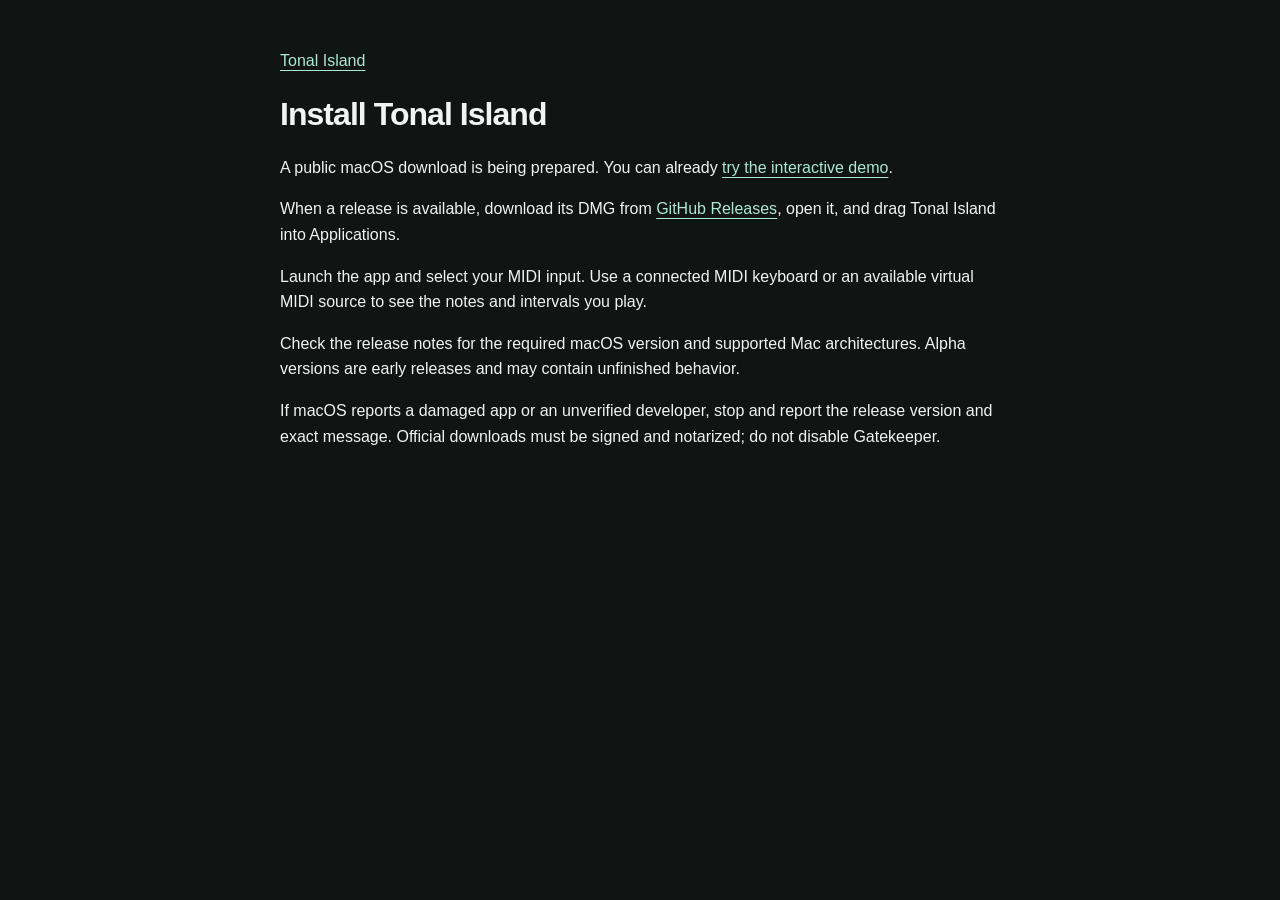
==== site/installation.html @ 8c6af400 "feat(site): migrate public distribution to tonal-island-app" ====
<!doctype html>
<html lang="en">
<head>
  <meta charset="utf-8">
  <meta name="viewport" content="width=device-width, initial-scale=1">
  <title>Installation — Tonal Island</title>
  <meta name="description" content="Install Tonal Island on macOS and connect a MIDI input.">
  <link rel="canonical" href="https://fmhun.github.io/tonal-island-app/installation.html">
  <link rel="icon" type="image/png" href="./favicon.png">
  <link rel="stylesheet" href="./assets/site.css">
</head>
<body>
  <main class="credits">
    <a href="./">Tonal Island</a>
    <h1>Install Tonal Island</h1>
    <p>A public macOS download is being prepared. You can already <a href="./#ti-demo">try the interactive demo</a>.</p>
    <p>When a release is available, download its DMG from <a href="https://github.com/fmhun/tonal-island-app/releases">GitHub Releases</a>, open it, and drag Tonal Island into Applications.</p>
    <p>Launch the app and select your MIDI input. Use a connected MIDI keyboard or an available virtual MIDI source to see the notes and intervals you play.</p>
    <p>Check the release notes for the required macOS version and supported Mac architectures. Alpha versions are early releases and may contain unfinished behavior.</p>
    <p>If macOS reports a damaged app or an unverified developer, stop and report the release version and exact message. Official downloads must be signed and notarized; do not disable Gatekeeper.</p>
  </main>
</body>
</html>
---- site/assets/site.css ----
html { background: #101413; color-scheme: dark; }
    body { margin: 0; min-height: 100vh; }
    .site-footer { display: flex; justify-content: center; padding: 0 24px 32px;
      color: #a9b4af; font: 14px/24px -apple-system, BlinkMacSystemFont, "Segoe UI", sans-serif; }
    .site-footer a { color: inherit; text-underline-offset: 4px; }
    .credits { max-width: 720px; padding: 48px 24px; margin: auto; color: #f1f4f2;
      font: 16px/1.6 -apple-system, BlinkMacSystemFont, "Segoe UI", sans-serif; }
    .credits h1 { font-size: 32px; line-height: 1.2; letter-spacing: -.03em; }
    .credits a { color: #ade8d5; text-underline-offset: 4px; }
    .credits li { margin-block: 16px; }
    a:focus-visible { outline: 2px solid #ade8d5; outline-offset: 4px; }
#tonal-site-v2 {
      --ti-bg: #101413;
      --ti-text: #f1f4f2;
      --ti-secondary: #a9b4af;
      --ti-line: #303b36;
      --ti-mint: #ade8d5;
      --ti-ink: #10251d;
      --ti-space: 4px;
      color-scheme: dark;
      color: var(--ti-text);
      background: var(--ti-bg);
      font-family: -apple-system, BlinkMacSystemFont, "Segoe UI", sans-serif;
      font-size: 18px;
      line-height: 28px;
      font-weight: 400;
      text-align: left;
      isolation: isolate;
      -webkit-font-smoothing: antialiased;
    }
    #tonal-site-v2 *, #tonal-site-v2 *::before, #tonal-site-v2 *::after { box-sizing: border-box; }
    #tonal-site-v2 [hidden] { display: none !important; }
    #tonal-site-v2 h1, #tonal-site-v2 h2, #tonal-site-v2 p { margin: 0; }
    #tonal-site-v2 button, #tonal-site-v2 a { font: inherit; -webkit-tap-highlight-color: transparent; }
    #tonal-site-v2 a { color: inherit; text-decoration: none; }
    #tonal-site-v2 button { cursor: pointer; }
    #tonal-site-v2 button:focus-visible, #tonal-site-v2 a:focus-visible { outline: 2px solid var(--ti-mint); outline-offset: 4px; }
    #tonal-site-v2 .ti-container { width: min(100%, 1104px); padding-inline: 32px; margin-inline: auto; }
    #tonal-site-v2 .ti-header { min-height: 80px; display: flex; align-items: center; justify-content: space-between; gap: 24px; }
    #tonal-site-v2 .ti-brand { display: inline-flex; align-items: center; gap: 12px; flex-shrink: 0; font-size: 18px; line-height: 24px; font-weight: 500; letter-spacing: -.025em; }
    #tonal-site-v2 .ti-brand img { width: 32px; height: 32px; display: block; }
    #tonal-site-v2 .ti-nav { display: flex; align-items: center; gap: 24px; font-size: 14px; line-height: 20px; color: var(--ti-secondary); }
    #tonal-site-v2 .ti-nav a { padding-block: 12px; }
    #tonal-site-v2 .ti-nav a:hover { color: var(--ti-text); }
    #tonal-site-v2 .ti-intro { padding-top: 64px; text-align: center; max-width: 920px; margin-inline: auto; }
    #tonal-site-v2 .ti-release { display: flex; align-items: center; justify-content: center; flex-wrap: wrap; gap: 12px; margin-bottom: 24px; }
    #tonal-site-v2 .ti-alpha-badge { display: inline-block; flex-shrink: 0; padding: 4px 12px; border-radius: 8px; background: var(--ti-mint); color: var(--ti-ink); font-size: 12px; line-height: 20px; font-weight: 500; letter-spacing: .12em; box-shadow: 0 0 0 4px #ade8d50a, 0 0 32px #ade8d51f; }
    #tonal-site-v2 .ti-release-copy { color: var(--ti-secondary); font-size: 14px; line-height: 20px; }
    #tonal-site-v2 h1 { font-size: 56px; line-height: 60px; letter-spacing: -.03em; font-weight: 500; text-wrap: balance; }
    #tonal-site-v2 .ti-title-accent { color: var(--ti-mint); }
    #tonal-site-v2 .ti-lead { max-width: 560px; margin: 24px auto 0; color: var(--ti-secondary); font-size: 18px; line-height: 28px; text-wrap: pretty; }
    #tonal-site-v2 .ti-actions { display: flex; align-items: center; justify-content: center; gap: 16px; margin-top: 32px; }
    #tonal-site-v2 .ti-download { display: inline-flex; align-items: center; justify-content: center; min-height: 48px; padding: 12px 20px; border: 0; border-radius: 8px; background: var(--ti-mint); color: var(--ti-ink); font-size: 16px; line-height: 24px; font-weight: 500; }
    #tonal-site-v2 .ti-download:hover { background: #c1f0e1; }
    #tonal-site-v2 .ti-requirements { margin-top: 12px; font-size: 12px; line-height: 20px; color: var(--ti-secondary); }
    #tonal-site-v2 .ti-download-note { margin-top: 8px; font-size: 13px; line-height: 20px; color: var(--ti-secondary); }
    #tonal-site-v2 .ti-demo { padding-top: 64px; }
    #tonal-site-v2 .ti-demo-toolbar { display: flex; justify-content: space-between; align-items: center; flex-wrap: wrap; gap: 16px; margin-bottom: 16px; }
    #tonal-site-v2 .ti-modes { display: flex; gap: 4px; padding: 4px; border: 1px solid var(--ti-line); border-radius: 12px; }
    #tonal-site-v2 .ti-mode { border: 0; border-radius: 8px; background: transparent; color: var(--ti-secondary); padding: 8px 16px; font-size: 14px; line-height: 20px; font-weight: 500; min-height: 44px; }
    #tonal-site-v2 .ti-mode[aria-selected="true"] { background: #29342e; color: var(--ti-text); }
    #tonal-site-v2 .ti-macbook { position: relative; padding: 3px 3px 0; border-radius: 36px 36px 0 0; background: linear-gradient(112deg, #414748 0%, #979e9e 17%, #4c5354 38%, #252b2c 64%, #727a7a 87%, #343b3b 100%); box-shadow: inset 0 1px 0 #d0d7d766, inset 1px 0 0 #d0d7d733, inset -1px 0 0 #0008; -webkit-mask-image: linear-gradient(to bottom, #000 calc(100% - 40px), transparent); mask-image: linear-gradient(to bottom, #000 calc(100% - 40px), transparent); }
    #tonal-site-v2 .ti-macbook::before { content: ""; position: absolute; z-index: 7; inset: 1px 1px 0; border: 1px solid #090b0c; border-bottom: 0; border-radius: 35px 35px 0 0; pointer-events: none; }
    #tonal-site-v2 .ti-display-bezel { position: relative; padding: 11px 10px 0; border-radius: 33px 33px 0 0; background: #050707; box-shadow: inset 0 1px 0 #cbd1d126, inset 2px 0 0 #ffffff06, inset -2px 0 0 #ffffff06; }
    #tonal-site-v2 .ti-stage { --ti-native-width: 680px; --ti-menu-height: 32px; --ti-menu-font: 12px; --ti-menu-line: 16px; --ti-menu-gap: 16px; --ti-menu-padding: 16px; --ti-apple-font: 17px; position: relative; height: 288px; overflow: hidden; border: 0; border-radius: 23px 23px 0 0; background: #21352d; }
    #tonal-site-v2 .ti-wallpaper { position: absolute; inset: 0; background: radial-gradient(ellipse at 20% 110%, #537363 0, transparent 64%), radial-gradient(ellipse at 82% 80%, #2c5142 0, transparent 63%), linear-gradient(165deg, #1c302a 0%, #416151 58%, #233a31 100%); }
    #tonal-site-v2 .ti-wallpaper::after { content: ""; position: absolute; inset: var(--ti-menu-height) 0 0; background: linear-gradient(180deg, transparent 0%, #14251d44 100%); }
    #tonal-site-v2 .ti-menubar { position: absolute; z-index: 1; height: var(--ti-menu-height); inset: 0 0 auto; display: flex; align-items: center; justify-content: space-between; padding-inline: var(--ti-menu-padding); background: #263d33dd; color: #f1f4f2; font-family: -apple-system, BlinkMacSystemFont, sans-serif; font-size: var(--ti-menu-font); line-height: var(--ti-menu-line); }
    #tonal-site-v2 .ti-menu-left { display: flex; align-items: center; gap: var(--ti-menu-gap); font-weight: 500; }
    #tonal-site-v2 .ti-apple { font-size: var(--ti-apple-font); line-height: var(--ti-menu-line); }
    #tonal-site-v2 .ti-menu-right { display: flex; align-items: center; gap: var(--ti-menu-gap); }
    #tonal-site-v2 .ti-menu-interval { display: block; border: 0; background: transparent; color: inherit; padding: 0 4px; min-height: var(--ti-menu-height); }
    #tonal-site-v2 .ti-menu-interval img { display: block; width: auto; height: var(--ti-menu-height); }
    #tonal-site-v2 .ti-notch { position: absolute; z-index: 3; width: calc(var(--ti-native-width) * 185 / 680); height: calc(var(--ti-native-width) * 32 / 680); top: 0; left: 50%; transform: translateX(-50%); border-radius: 0 0 calc(var(--ti-native-width) * 12 / 680) calc(var(--ti-native-width) * 12 / 680); background: #000; pointer-events: none; }
    #tonal-site-v2 .ti-camera { position: absolute; z-index: 6; left: 50%; top: calc(var(--ti-menu-height) * .32); transform: translateX(-50%); width: max(3px, calc(var(--ti-native-width) * 5 / 680)); height: max(3px, calc(var(--ti-native-width) * 5 / 680)); border-radius: 50%; background: radial-gradient(circle at 40% 35%, #204354 0%, #0b1d2b 28%, #03070b 60%, #000 100%); box-shadow: 0 0 0 1px #141a1e; pointer-events: none; }
    #tonal-site-v2 .ti-native { position: absolute; z-index: 4; top: 0; left: 50%; transform: translateX(-50%); pointer-events: none; filter: drop-shadow(0 12px 18px #0003); }
    #tonal-site-v2 .ti-native-content { position: absolute; inset: 0; overflow: hidden; }
    #tonal-site-v2 .ti-native-backdrop { position: absolute; inset: 0; background: #000; }
    #tonal-site-v2 .ti-expanded-image, #tonal-site-v2 .ti-compact-image { position: absolute; top: 0; left: 50%; transform: translateX(-50%); width: var(--ti-native-width); max-width: none; height: auto; display: block; }
    #tonal-site-v2 .ti-stage[data-mode="menu"] .ti-native { top: var(--ti-menu-height); left: auto; right: 8px; transform: none; }
    #tonal-site-v2 .ti-stage[data-mode="menu"][data-visible="false"] .ti-native { visibility: hidden; }
    #tonal-site-v2 .ti-island-trigger { position: absolute; z-index: 5; border: 0; padding: 0; background: transparent; top: 0; width: min(var(--ti-native-width), 100%); height: calc(var(--ti-native-width) * 32 / 680); left: 50%; transform: translateX(-50%); border-radius: 0 0 8px 8px; }
    #tonal-site-v2 .ti-stage[data-open="true"] .ti-island-trigger { width: var(--ti-native-width); height: calc(var(--ti-native-width) * 208 / 680); }
    #tonal-site-v2 .ti-stage[data-mode="menu"] .ti-island-trigger { top: var(--ti-menu-height); left: auto; right: 8px; transform: none; }
    #tonal-site-v2 .ti-stage[data-mode="menu"][data-visible="false"] .ti-island-trigger { display: none; }
    #tonal-site-v2 .ti-demo-footer { display: flex; justify-content: space-between; align-items: flex-start; gap: 24px; padding-top: 16px; }
    #tonal-site-v2 .ti-philosophy { display: grid; grid-template-columns: minmax(0, 1fr) minmax(0, 2fr); gap: 48px; margin-top: 64px; padding-top: 32px; border-top: 1px solid var(--ti-line); }
    #tonal-site-v2 .ti-philosophy h2 { max-width: 280px; font-size: 32px; line-height: 36px; font-weight: 500; letter-spacing: -.025em; text-wrap: balance; }
    #tonal-site-v2 .ti-philosophy-copy { max-width: 640px; min-width: 0; }
    #tonal-site-v2 .ti-philosophy-copy > p { font-size: 16px; line-height: 28px; color: var(--ti-secondary); }
    #tonal-site-v2 .ti-philosophy-copy > p + p { margin-top: 16px; }
    #tonal-site-v2 .ti-roadmap { margin-top: 24px; padding-left: 16px; border-left: 2px solid var(--ti-mint); }
    #tonal-site-v2 .ti-roadmap-title { display: flex; align-items: center; flex-wrap: wrap; gap: 12px; }
    #tonal-site-v2 .ti-roadmap h3 { margin: 0; font-size: 18px; line-height: 24px; font-weight: 500; letter-spacing: -.015em; }
    #tonal-site-v2 .ti-planned { display: inline-block; padding: 4px 8px; border: 1px solid var(--ti-line); border-radius: 4px; color: var(--ti-mint); font-size: 12px; line-height: 20px; }
    #tonal-site-v2 .ti-roadmap p { margin-top: 8px; font-size: 14px; line-height: 24px; color: var(--ti-secondary); }
    #tonal-site-v2 .ti-midi-demo {
  --ti-roll-columns: 8;
  flex: 1 1 0;
  width: 100%;
  min-width: 0;
  max-width: 100%;
}

#tonal-site-v2 .ti-midi-toolbar {
  display: grid;
  grid-template-columns: auto minmax(0, 1fr) auto auto;
  align-items: center;
  gap: 12px;
  min-height: 44px;
  margin-bottom: 8px;
}

#tonal-site-v2 .ti-midi-label {
  flex: 0 0 auto;
  color: var(--ti-secondary);
  font-size: 14px;
  line-height: 20px;
  font-weight: 400;
}

#tonal-site-v2 .ti-playback-notes {
  min-width: 0;
  overflow: hidden;
  color: var(--ti-text);
  font-size: 14px;
  line-height: 20px;
  font-weight: 500;
  font-variant-numeric: tabular-nums;
  white-space: nowrap;
  text-overflow: ellipsis;
}

#tonal-site-v2 .ti-playback-toggle,
#tonal-site-v2 .ti-sound-toggle {
  flex: 0 0 auto;
  min-width: 64px;
  min-height: 44px;
  padding: 8px 12px;
  border: 1px solid var(--ti-line);
  border-radius: 8px;
  background: transparent;
  color: var(--ti-text);
  font-size: 14px;
  line-height: 24px;
  font-weight: 500;
}

#tonal-site-v2 .ti-playback-toggle:hover,
#tonal-site-v2 .ti-sound-toggle:hover {
  background: #213027;
}

#tonal-site-v2 .ti-playback-toggle:disabled,
#tonal-site-v2 .ti-sound-toggle:disabled {
  opacity: 0.45;
  cursor: default;
}

#tonal-site-v2 .ti-sound-toggle[aria-pressed="true"] {
  background: #29342e;
}

#tonal-site-v2 .ti-piano-roll {
  position: relative;
  width: 100%;
  height: 156px;
  overflow: hidden;
  border-radius: 8px;
  background: #18211c;
}

#tonal-site-v2 .ti-piano-roll::after {
  content: "";
  position: absolute;
  z-index: 6;
  inset: 0;
  border: 1px solid var(--ti-line);
  border-radius: inherit;
  pointer-events: none;
}

#tonal-site-v2 .ti-roll-keys {
  position: absolute;
  z-index: 2;
  inset: 0 auto 0 0;
  width: 40px;
  overflow: hidden;
  background: #d4ddd6;
  border-right: 1px solid #52695a;
}

#tonal-site-v2 .ti-roll-key {
  position: absolute;
  z-index: 1;
  left: 0;
  display: flex;
  align-items: center;
  justify-content: flex-start;
  width: 100%;
  padding-left: 6px;
  border-top: 1px solid #87978d;
  background: #d4ddd6;
  color: #24362a;
  font-size: 11px;
  line-height: 12px;
  font-weight: 500;
  user-select: none;
}

#tonal-site-v2 .ti-roll-key.is-black {
  z-index: 3;
  left: 40%;
  width: 60%;
  padding: 0;
  border: 1px solid #31443a;
  border-right: 0;
  border-radius: 3px 0 0 3px;
  background: #0b120e;
}

#tonal-site-v2 .ti-roll-key span {
  position: absolute;
  left: 6px;
  transform: translateY(-50%);
}

#tonal-site-v2 .ti-roll-key.is-active {
  background: var(--ti-mint);
  color: var(--ti-ink);
}

#tonal-site-v2 .ti-roll-key.is-black.is-active {
  background: #68b397;
}

#tonal-site-v2 .ti-roll-grid {
  position: absolute;
  inset: 0 0 0 40px;
  overflow: hidden;
  background: #18211c;
}

#tonal-site-v2 .ti-roll-lane {
  position: absolute;
  z-index: 0;
  left: 0;
  right: 0;
  border-bottom: 1px solid #26362c;
  background: #18211c;
}

#tonal-site-v2 .ti-roll-lane.is-black {
  background: #111914;
}

#tonal-site-v2 .ti-roll-notes {
  position: absolute;
  z-index: 1;
  inset: 0;
  background-image: linear-gradient(to right, #34483b 1px, transparent 1px);
  background-size: calc(100% / var(--ti-roll-columns)) 100%;
  pointer-events: none;
}

#tonal-site-v2 .ti-roll-note {
  position: absolute;
  min-width: 2px;
  border-radius: 2px;
  background: #466b57;
  pointer-events: none;
}

#tonal-site-v2 .ti-roll-note.is-past {
  background: #304b3c;
}

#tonal-site-v2 .ti-roll-note.is-active {
  background: var(--ti-mint);
}

#tonal-site-v2 .ti-playhead {
  position: absolute;
  z-index: 4;
  top: 0;
  bottom: 0;
  left: 0;
  width: 1px;
  background: var(--ti-mint);
  pointer-events: none;
}

    #tonal-site-v2 .ti-configuration {
  max-width: 100%;
  margin-top: 64px;
  padding-top: 32px;
  padding-bottom: 48px;
  border-top: 1px solid var(--ti-line);
}

#tonal-site-v2 .ti-config-header {
  margin-bottom: 32px;
}

#tonal-site-v2 .ti-config-header h2 {
  margin: 0;
  color: var(--ti-text);
  font-size: 32px;
  line-height: 36px;
  font-weight: 500;
  letter-spacing: -.025em;
}

#tonal-site-v2 .ti-config-header p {
  margin: 12px 0 0;
  color: var(--ti-secondary);
  font-size: 16px;
  line-height: 24px;
  font-weight: 400;
}

#tonal-site-v2 .ti-config-layout {
  display: grid;
  grid-template-columns: minmax(0, 1fr) minmax(0, 1fr);
  align-items: start;
  gap: 48px;
  max-width: 100%;
}

#tonal-site-v2 .ti-config-preview-panel {
  width: 100%;
  min-width: 0;
  max-width: 100%;
  padding: 24px;
  border: 1px solid var(--ti-line);
  border-radius: 12px;
  background: #151b18;
}

#tonal-site-v2 .ti-config-preview-label {
  margin: 0;
  color: var(--ti-secondary);
  font-size: 14px;
  line-height: 20px;
  font-weight: 500;
}

#tonal-site-v2 .ti-config-preview {
  min-width: 0;
  padding-top: 20px;
  padding-bottom: 24px;
  border-bottom: 1px solid var(--ti-line);
}

#tonal-site-v2 .ti-config-preview-notes {
  margin: 0;
  color: var(--ti-text);
  font-size: 32px;
  line-height: 40px;
  font-weight: 500;
  font-variant-numeric: tabular-nums;
  letter-spacing: -.02em;
}

#tonal-site-v2 .ti-config-preview-interval {
  margin: 4px 0 0;
  color: var(--ti-mint);
  font-size: 20px;
  line-height: 28px;
  font-weight: 400;
}

#tonal-site-v2 .ti-config-controls {
  display: grid;
  gap: 16px;
  min-width: 0;
  margin-top: 24px;
}

#tonal-site-v2 .ti-config-field {
  min-width: 0;
}

#tonal-site-v2 .ti-config-field label {
  display: block;
  margin-bottom: 8px;
  color: var(--ti-text);
  font-size: 14px;
  line-height: 20px;
  font-weight: 500;
}

#tonal-site-v2 .ti-config-select {
  position: relative;
  min-width: 0;
}

#tonal-site-v2 .ti-config-select::after {
  content: "";
  position: absolute;
  top: calc(50% - 5px);
  right: 17px;
  width: 8px;
  height: 8px;
  border-right: 1.5px solid var(--ti-secondary);
  border-bottom: 1.5px solid var(--ti-secondary);
  transform: rotate(45deg);
  pointer-events: none;
}

#tonal-site-v2 .ti-config-select select {
  display: block;
  width: 100%;
  min-width: 0;
  max-width: 100%;
  min-height: 44px;
  padding: 9px 40px 9px 12px;
  border: 1px solid var(--ti-line);
  border-radius: 8px;
  appearance: none;
  background: var(--ti-bg);
  color: var(--ti-text);
  font-family: inherit;
  font-size: 16px;
  line-height: 24px;
  font-weight: 400;
}

#tonal-site-v2 .ti-config-select select:hover {
  border-color: #50635a;
}

#tonal-site-v2 .ti-config-select select:focus-visible,
#tonal-site-v2 .ti-config-checkbox input:focus-visible {
  outline: 2px solid var(--ti-mint);
  outline-offset: 4px;
}

#tonal-site-v2 .ti-config-checkbox {
  display: flex;
  align-items: center;
  gap: 12px;
  min-height: 44px;
  color: var(--ti-text);
  font-size: 16px;
  line-height: 24px;
  font-weight: 400;
}

#tonal-site-v2 .ti-config-checkbox input {
  flex: 0 0 auto;
  width: 20px;
  height: 20px;
  margin: 0;
  accent-color: var(--ti-mint);
}

#tonal-site-v2 .ti-config-capabilities {
  min-width: 0;
  max-width: 100%;
}

#tonal-site-v2 .ti-config-row {
  padding: 20px 0;
  border-bottom: 1px solid var(--ti-line);
}

#tonal-site-v2 .ti-config-row:first-child {
  padding-top: 0;
}

#tonal-site-v2 .ti-config-row:last-child {
  padding-bottom: 0;
  border-bottom: 0;
}

#tonal-site-v2 .ti-config-row-heading {
  display: flex;
  align-items: baseline;
  justify-content: space-between;
  flex-wrap: wrap;
  gap: 4px 16px;
}

#tonal-site-v2 .ti-config-row h3 {
  margin: 0;
  color: var(--ti-text);
  font-size: 16px;
  line-height: 24px;
  font-weight: 500;
}

#tonal-site-v2 .ti-config-example {
  margin: 0;
  color: var(--ti-secondary);
  font-size: 14px;
  line-height: 20px;
  font-weight: 400;
}

#tonal-site-v2 .ti-config-row-body {
  margin: 8px 0 0;
  color: var(--ti-secondary);
  font-size: 16px;
  line-height: 24px;
  font-weight: 400;
}

@media (max-width: 740px) {
  #tonal-site-v2 .ti-configuration {
    margin-top: 48px;
    padding-top: 24px;
  }

  #tonal-site-v2 .ti-config-header h2 {
    font-size: 28px;
    line-height: 32px;
  }

  #tonal-site-v2 .ti-config-layout {
    grid-template-columns: minmax(0, 1fr);
    gap: 24px;
  }

  #tonal-site-v2 .ti-config-header {
    margin-bottom: 24px;
  }
}

    @media (max-width: 740px) {
      #tonal-site-v2 .ti-container { padding-inline: 20px; }
      #tonal-site-v2 .ti-header { min-height: 72px; }
      #tonal-site-v2 .ti-nav { gap: 16px; }
      #tonal-site-v2 .ti-intro { padding-top: 40px; }
      #tonal-site-v2 h1 { font-size: 40px; line-height: 44px; }
      #tonal-site-v2 .ti-lead { font-size: 16px; line-height: 24px; max-width: 440px; margin-top: 16px; }
      #tonal-site-v2 .ti-actions { margin-top: 24px; }
      #tonal-site-v2 .ti-demo { padding-top: 48px; }
      #tonal-site-v2 .ti-stage { height: 288px; }
      #tonal-site-v2 .ti-philosophy { grid-template-columns: 1fr; gap: 24px; margin-top: 48px; padding-top: 24px; }
      #tonal-site-v2 .ti-philosophy h2 { max-width: none; font-size: 28px; line-height: 32px; }
    }
    @media (max-width: 480px) {
      #tonal-site-v2 .ti-header { gap: 12px; }
      #tonal-site-v2 .ti-nav { font-size: 13px; gap: 12px; }
      #tonal-site-v2 .ti-brand { gap: 8px; font-size: 16px; }
      #tonal-site-v2 .ti-brand img { width: 28px; height: 28px; }
      #tonal-site-v2 h1 { font-size: 36px; line-height: 40px; }
      #tonal-site-v2 .ti-release-copy { font-size: 12px; }
      #tonal-site-v2 .ti-download { width: 100%; }
      #tonal-site-v2 .ti-macbook { padding: 2px 2px 0; border-radius: 24px 24px 0 0; }
      #tonal-site-v2 .ti-macbook::before { border-radius: 23px 23px 0 0; }
      #tonal-site-v2 .ti-display-bezel { padding: 8px 6px 0; border-radius: 22px 22px 0 0; }
      #tonal-site-v2 .ti-stage { height: 208px; border-radius: 16px 16px 0 0; }
      #tonal-site-v2 .ti-demo-toolbar { gap: 12px; }
      #tonal-site-v2 .ti-modes { width: 100%; }
      #tonal-site-v2 .ti-mode { flex: 1; min-height: 44px; padding-inline: 12px; }
      #tonal-site-v2 .ti-demo-footer { gap: 16px; flex-direction: column; }
      #tonal-site-v2 .ti-roadmap h3 { font-size: 16px; line-height: 24px; }
    }
    @media (prefers-reduced-motion: reduce) {
      #tonal-site-v2 *, #tonal-site-v2 *::before, #tonal-site-v2 *::after { scroll-behavior: auto; }
    }

#tonal-site-v2 .ti-sound-toggle { min-width: 92px; }
#tonal-site-v2 .ti-audio-notice { margin-bottom: 8px; font-size: 13px; line-height: 20px; color: var(--ti-secondary); }
@media (max-width: 480px) {
  #tonal-site-v2 .ti-midi-toolbar { grid-template-columns: minmax(0, 1fr) auto auto; gap: 0 8px; }
  #tonal-site-v2 .ti-midi-label { grid-column: 1; grid-row: 1; }
  #tonal-site-v2 .ti-playback-notes { grid-column: 1; grid-row: 2; }
  #tonal-site-v2 .ti-playback-toggle { grid-column: 2; grid-row: 1 / 3; }
  #tonal-site-v2 .ti-sound-toggle { grid-column: 3; grid-row: 1 / 3; }
}

#tonal-site-v2 .ti-expanded-values, #tonal-site-v2 .ti-compact-values { position: absolute; top: 0; left: 50%; width: var(--ti-native-width); height: calc(var(--ti-native-width) * 208 / 680); transform: translateX(-50%); pointer-events: none; }
#tonal-site-v2 .ti-expanded-values img, #tonal-site-v2 .ti-compact-values img { display: block; position: absolute; max-width: none; height: auto; }
#tonal-site-v2 .ti-track-bar { display: grid; grid-template-columns: minmax(0,1fr) auto; align-items: center; gap: 16px 24px; padding-bottom: 16px; margin-bottom: 8px; border-bottom: 1px solid var(--ti-line); }
#tonal-site-v2 .ti-track-meta { min-width: 0; }
#tonal-site-v2 .ti-track-heading { display: flex; align-items: baseline; flex-wrap: wrap; gap: 4px 12px; }
#tonal-site-v2 .ti-track-counter { color: var(--ti-secondary); font-size: 12px; line-height: 20px; font-variant-numeric: tabular-nums; }
#tonal-site-v2 .ti-track-title { color: var(--ti-text); font-size: 16px; line-height: 24px; font-weight: 500; }
#tonal-site-v2 .ti-track-credit { margin-top: 4px; color: var(--ti-secondary); font-size: 13px; line-height: 20px; }
#tonal-site-v2 .ti-track-source { text-decoration: underline; text-underline-offset: 3px; }
#tonal-site-v2 .ti-track-source:hover { color: var(--ti-text); }
#tonal-site-v2 .ti-track-navigation { display: flex; gap: 8px; }
#tonal-site-v2 .ti-track-navigation button { min-height: 44px; min-width: 80px; padding: 8px 16px; border: 1px solid var(--ti-line); border-radius: 8px; color: var(--ti-text); background: transparent; font-size: 14px; line-height: 24px; font-weight: 500; }
#tonal-site-v2 .ti-track-navigation button:hover { background: #213027; }
@media(max-width:580px) {
  #tonal-site-v2 .ti-track-bar { grid-template-columns: minmax(0,1fr); gap: 12px; }
  #tonal-site-v2 .ti-track-navigation button { flex: 1; }
}
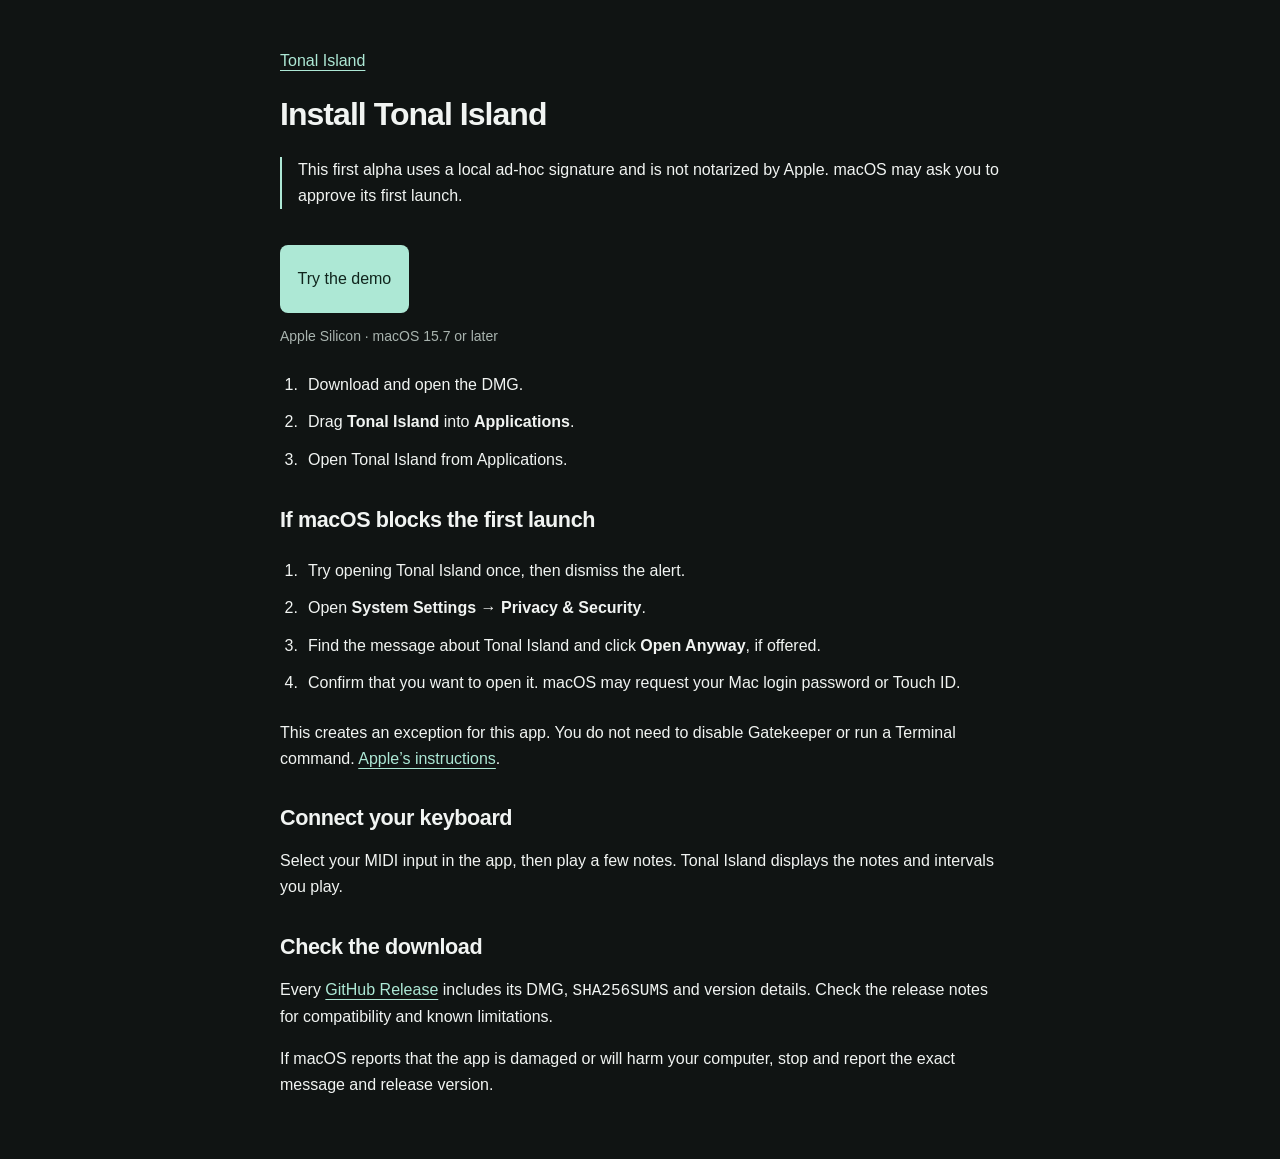
==== commit 2107e79a: "feat(site): prepare ad-hoc alpha downloads and installation guide" ====
--- a/site/installation.html
+++ b/site/installation.html
@@ -8,16 +8,36 @@
   <link rel="canonical" href="https://fmhun.github.io/tonal-island-app/installation.html">
   <link rel="icon" type="image/png" href="./favicon.png">
   <link rel="stylesheet" href="./assets/site.css">
+  <link rel="stylesheet" href="./assets/installation.css">
+  <script type="module" src="./assets/downloads.js?v=2"></script>
 </head>
 <body>
   <main class="credits">
     <a href="./">Tonal Island</a>
     <h1>Install Tonal Island</h1>
-    <p>A public macOS download is being prepared. You can already <a href="./#ti-demo">try the interactive demo</a>.</p>
-    <p>When a release is available, download its DMG from <a href="https://github.com/fmhun/tonal-island-app/releases">GitHub Releases</a>, open it, and drag Tonal Island into Applications.</p>
-    <p>Launch the app and select your MIDI input. Use a connected MIDI keyboard or an available virtual MIDI source to see the notes and intervals you play.</p>
-    <p>Check the release notes for the required macOS version and supported Mac architectures. Alpha versions are early releases and may contain unfinished behavior.</p>
-    <p>If macOS reports a damaged app or an unverified developer, stop and report the release version and exact message. Official downloads must be signed and notarized; do not disable Gatekeeper.</p>
+    <p data-ti-distribution>This first alpha uses a local ad-hoc signature and is not notarized by Apple. macOS may ask you to approve its first launch.</p>
+    <a class="install-download" data-ti-download href="./#ti-demo">Try the demo</a>
+    <p class="install-details" data-ti-download-details>Apple Silicon · macOS 15.7 or later</p>
+    <ol>
+      <li>Download and open the DMG.</li>
+      <li>Drag <strong>Tonal Island</strong> into <strong>Applications</strong>.</li>
+      <li>Open Tonal Island from Applications.</li>
+    </ol>
+    <section data-ti-adhoc-guide>
+      <h2>If macOS blocks the first launch</h2>
+      <ol>
+        <li>Try opening Tonal Island once, then dismiss the alert.</li>
+        <li>Open <strong>System Settings → Privacy &amp; Security</strong>.</li>
+        <li>Find the message about Tonal Island and click <strong>Open Anyway</strong>, if offered.</li>
+        <li>Confirm that you want to open it. macOS may request your Mac login password or Touch ID.</li>
+      </ol>
+      <p>This creates an exception for this app. You do not need to disable Gatekeeper or run a Terminal command. <a href="https://support.apple.com/en-us/102445">Apple’s instructions</a>.</p>
+    </section>
+    <h2>Connect your keyboard</h2>
+    <p>Select your MIDI input in the app, then play a few notes. Tonal Island displays the notes and intervals you play.</p>
+    <h2>Check the download</h2>
+    <p>Every <a href="https://github.com/fmhun/tonal-island-app/releases">GitHub Release</a> includes its DMG, <code>SHA256SUMS</code> and version details. Check the release notes for compatibility and known limitations.</p>
+    <p>If macOS reports that the app is damaged or will harm your computer, stop and report the exact message and release version.</p>
   </main>
 </body>
 </html>
--- a/site/assets/installation.css
+++ b/site/assets/installation.css
@@ -0,0 +1,8 @@
+.credits h2 { margin: 2rem 0 1rem; font-size: 1.35rem; line-height: 1.35; letter-spacing: -.02em; }
+.credits ol { padding-left: 1.4rem; margin-block: 1.5rem; }
+.credits li { padding-left: .35rem; margin-block: .75rem; }
+.credits .install-download { display: inline-flex; align-items: center; justify-content: center; min-height: 48px; margin-top: .75rem; padding: .65rem 1.1rem; border-radius: 8px; background: #ade8d5; color: #10251d; font-weight: 500; text-decoration: none; }
+.credits .install-download:hover { background: #c1f0e1; }
+.credits .install-details { color: #a9b4af; font-size: .875rem; line-height: 1.6; margin-top: .75rem; }
+.credits [data-ti-distribution] { border-left: 2px solid #ade8d5; padding-left: 1rem; margin-block: 1.5rem; }
+[hidden] { display: none !important; }
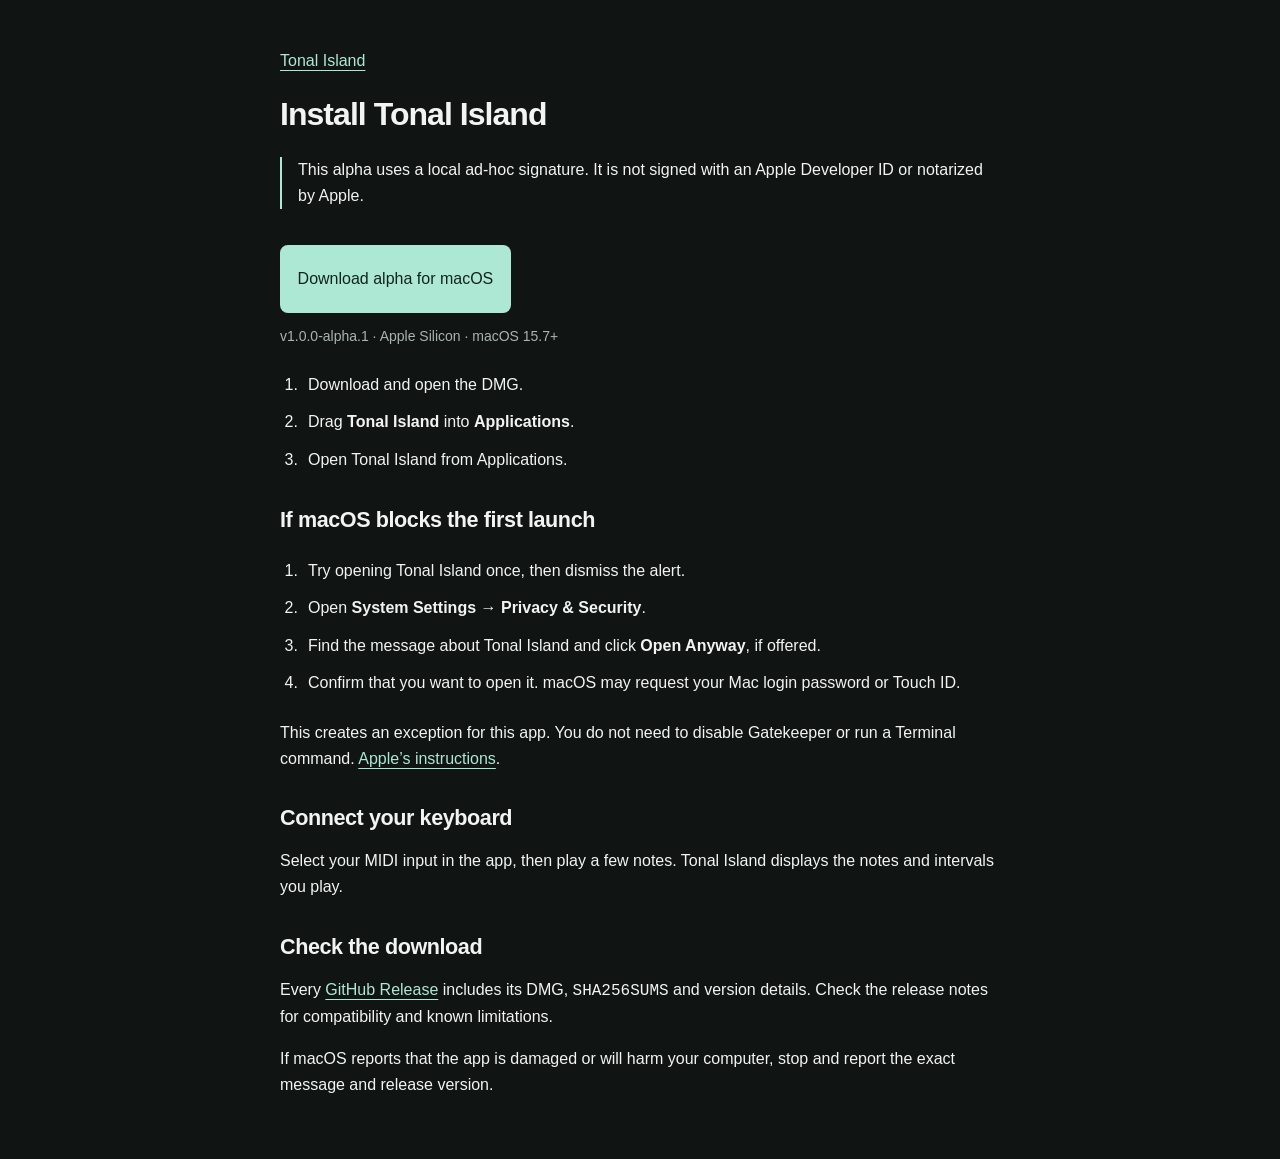
==== commit 2520c75f: "fix(site): simplify layout and stabilize the menu bar panel" ====
--- a/site/installation.html
+++ b/site/installation.html
@@ -9,7 +9,7 @@
   <link rel="icon" type="image/png" href="./favicon.png">
   <link rel="stylesheet" href="./assets/site.css">
   <link rel="stylesheet" href="./assets/installation.css">
-  <script type="module" src="./assets/downloads.js?v=2"></script>
+  <script type="module" src="./assets/downloads.js?v=3"></script>
 </head>
 <body>
   <main class="credits">
--- a/site/assets/site.css
+++ b/site/assets/site.css
@@ -1,8 +1,5 @@
 html { background: #101413; color-scheme: dark; }
     body { margin: 0; min-height: 100vh; }
-    .site-footer { display: flex; justify-content: center; padding: 0 24px 32px;
-      color: #a9b4af; font: 14px/24px -apple-system, BlinkMacSystemFont, "Segoe UI", sans-serif; }
-    .site-footer a { color: inherit; text-underline-offset: 4px; }
     .credits { max-width: 720px; padding: 48px 24px; margin: auto; color: #f1f4f2;
       font: 16px/1.6 -apple-system, BlinkMacSystemFont, "Segoe UI", sans-serif; }
     .credits h1 { font-size: 32px; line-height: 1.2; letter-spacing: -.03em; }
@@ -77,15 +74,15 @@
     #tonal-site-v2 .ti-native-content { position: absolute; inset: 0; overflow: hidden; }
     #tonal-site-v2 .ti-native-backdrop { position: absolute; inset: 0; background: #000; }
     #tonal-site-v2 .ti-expanded-image, #tonal-site-v2 .ti-compact-image { position: absolute; top: 0; left: 50%; transform: translateX(-50%); width: var(--ti-native-width); max-width: none; height: auto; display: block; }
-    #tonal-site-v2 .ti-stage[data-mode="menu"] .ti-native { top: var(--ti-menu-height); left: auto; right: 8px; transform: none; }
+    #tonal-site-v2 .ti-stage[data-mode="menu"] .ti-native { top: var(--ti-menu-height); left: auto; right: 0; transform: none; }
     #tonal-site-v2 .ti-stage[data-mode="menu"][data-visible="false"] .ti-native { visibility: hidden; }
     #tonal-site-v2 .ti-island-trigger { position: absolute; z-index: 5; border: 0; padding: 0; background: transparent; top: 0; width: min(var(--ti-native-width), 100%); height: calc(var(--ti-native-width) * 32 / 680); left: 50%; transform: translateX(-50%); border-radius: 0 0 8px 8px; }
     #tonal-site-v2 .ti-stage[data-open="true"] .ti-island-trigger { width: var(--ti-native-width); height: calc(var(--ti-native-width) * 208 / 680); }
-    #tonal-site-v2 .ti-stage[data-mode="menu"] .ti-island-trigger { top: var(--ti-menu-height); left: auto; right: 8px; transform: none; }
+    #tonal-site-v2 .ti-stage[data-mode="menu"] .ti-island-trigger { top: var(--ti-menu-height); left: auto; right: 0; transform: none; }
     #tonal-site-v2 .ti-stage[data-mode="menu"][data-visible="false"] .ti-island-trigger { display: none; }
     #tonal-site-v2 .ti-demo-footer { display: flex; justify-content: space-between; align-items: flex-start; gap: 24px; padding-top: 16px; }
-    #tonal-site-v2 .ti-philosophy { display: grid; grid-template-columns: minmax(0, 1fr) minmax(0, 2fr); gap: 48px; margin-top: 64px; padding-top: 32px; border-top: 1px solid var(--ti-line); }
-    #tonal-site-v2 .ti-philosophy h2 { max-width: 280px; font-size: 32px; line-height: 36px; font-weight: 500; letter-spacing: -.025em; text-wrap: balance; }
+    #tonal-site-v2 .ti-info-section { display: grid; grid-template-columns: minmax(0, 1fr) minmax(0, 2fr); gap: 48px; margin-top: 64px; padding-top: 32px; border-top: 1px solid var(--ti-line); }
+    #tonal-site-v2 .ti-info-section h2 { max-width: 280px; font-size: 32px; line-height: 36px; font-weight: 500; letter-spacing: -.025em; text-wrap: balance; }
     #tonal-site-v2 .ti-philosophy-copy { max-width: 640px; min-width: 0; }
     #tonal-site-v2 .ti-philosophy-copy > p { font-size: 16px; line-height: 28px; color: var(--ti-secondary); }
     #tonal-site-v2 .ti-philosophy-copy > p + p { margin-top: 16px; }
@@ -290,170 +287,9 @@
   pointer-events: none;
 }
 
-    #tonal-site-v2 .ti-configuration {
-  max-width: 100%;
-  margin-top: 64px;
-  padding-top: 32px;
-  padding-bottom: 48px;
-  border-top: 1px solid var(--ti-line);
-}
-
-#tonal-site-v2 .ti-config-header {
-  margin-bottom: 32px;
-}
-
-#tonal-site-v2 .ti-config-header h2 {
-  margin: 0;
-  color: var(--ti-text);
-  font-size: 32px;
-  line-height: 36px;
-  font-weight: 500;
-  letter-spacing: -.025em;
-}
-
-#tonal-site-v2 .ti-config-header p {
-  margin: 12px 0 0;
-  color: var(--ti-secondary);
-  font-size: 16px;
-  line-height: 24px;
-  font-weight: 400;
-}
-
-#tonal-site-v2 .ti-config-layout {
-  display: grid;
-  grid-template-columns: minmax(0, 1fr) minmax(0, 1fr);
-  align-items: start;
-  gap: 48px;
-  max-width: 100%;
-}
-
-#tonal-site-v2 .ti-config-preview-panel {
-  width: 100%;
-  min-width: 0;
-  max-width: 100%;
-  padding: 24px;
-  border: 1px solid var(--ti-line);
-  border-radius: 12px;
-  background: #151b18;
-}
-
-#tonal-site-v2 .ti-config-preview-label {
-  margin: 0;
-  color: var(--ti-secondary);
-  font-size: 14px;
-  line-height: 20px;
-  font-weight: 500;
-}
-
-#tonal-site-v2 .ti-config-preview {
-  min-width: 0;
-  padding-top: 20px;
-  padding-bottom: 24px;
-  border-bottom: 1px solid var(--ti-line);
-}
-
-#tonal-site-v2 .ti-config-preview-notes {
-  margin: 0;
-  color: var(--ti-text);
-  font-size: 32px;
-  line-height: 40px;
-  font-weight: 500;
-  font-variant-numeric: tabular-nums;
-  letter-spacing: -.02em;
-}
-
-#tonal-site-v2 .ti-config-preview-interval {
-  margin: 4px 0 0;
-  color: var(--ti-mint);
-  font-size: 20px;
-  line-height: 28px;
-  font-weight: 400;
-}
-
-#tonal-site-v2 .ti-config-controls {
-  display: grid;
-  gap: 16px;
-  min-width: 0;
-  margin-top: 24px;
-}
-
-#tonal-site-v2 .ti-config-field {
-  min-width: 0;
-}
-
-#tonal-site-v2 .ti-config-field label {
-  display: block;
-  margin-bottom: 8px;
-  color: var(--ti-text);
-  font-size: 14px;
-  line-height: 20px;
-  font-weight: 500;
-}
-
-#tonal-site-v2 .ti-config-select {
-  position: relative;
-  min-width: 0;
-}
-
-#tonal-site-v2 .ti-config-select::after {
-  content: "";
-  position: absolute;
-  top: calc(50% - 5px);
-  right: 17px;
-  width: 8px;
-  height: 8px;
-  border-right: 1.5px solid var(--ti-secondary);
-  border-bottom: 1.5px solid var(--ti-secondary);
-  transform: rotate(45deg);
-  pointer-events: none;
-}
-
-#tonal-site-v2 .ti-config-select select {
-  display: block;
-  width: 100%;
-  min-width: 0;
-  max-width: 100%;
-  min-height: 44px;
-  padding: 9px 40px 9px 12px;
-  border: 1px solid var(--ti-line);
-  border-radius: 8px;
-  appearance: none;
-  background: var(--ti-bg);
-  color: var(--ti-text);
-  font-family: inherit;
-  font-size: 16px;
-  line-height: 24px;
-  font-weight: 400;
-}
-
-#tonal-site-v2 .ti-config-select select:hover {
-  border-color: #50635a;
-}
-
-#tonal-site-v2 .ti-config-select select:focus-visible,
-#tonal-site-v2 .ti-config-checkbox input:focus-visible {
-  outline: 2px solid var(--ti-mint);
-  outline-offset: 4px;
-}
-
-#tonal-site-v2 .ti-config-checkbox {
-  display: flex;
-  align-items: center;
-  gap: 12px;
-  min-height: 44px;
-  color: var(--ti-text);
-  font-size: 16px;
-  line-height: 24px;
-  font-weight: 400;
-}
-
-#tonal-site-v2 .ti-config-checkbox input {
-  flex: 0 0 auto;
-  width: 20px;
-  height: 20px;
-  margin: 0;
-  accent-color: var(--ti-mint);
-}
+#tonal-site-v2 .ti-configuration { padding-bottom: 48px; }
+#tonal-site-v2 .ti-config-content { min-width: 0; max-width: 640px; }
+#tonal-site-v2 .ti-config-intro { margin: 0 0 24px; color: var(--ti-secondary); font-size: 16px; line-height: 28px; }
 
 #tonal-site-v2 .ti-config-capabilities {
   min-width: 0;
@@ -504,27 +340,6 @@
   font-size: 16px;
   line-height: 24px;
   font-weight: 400;
-}
-
-@media (max-width: 740px) {
-  #tonal-site-v2 .ti-configuration {
-    margin-top: 48px;
-    padding-top: 24px;
-  }
-
-  #tonal-site-v2 .ti-config-header h2 {
-    font-size: 28px;
-    line-height: 32px;
-  }
-
-  #tonal-site-v2 .ti-config-layout {
-    grid-template-columns: minmax(0, 1fr);
-    gap: 24px;
-  }
-
-  #tonal-site-v2 .ti-config-header {
-    margin-bottom: 24px;
-  }
 }
 
     @media (max-width: 740px) {
@@ -537,8 +352,8 @@
       #tonal-site-v2 .ti-actions { margin-top: 24px; }
       #tonal-site-v2 .ti-demo { padding-top: 48px; }
       #tonal-site-v2 .ti-stage { height: 288px; }
-      #tonal-site-v2 .ti-philosophy { grid-template-columns: 1fr; gap: 24px; margin-top: 48px; padding-top: 24px; }
-      #tonal-site-v2 .ti-philosophy h2 { max-width: none; font-size: 28px; line-height: 32px; }
+      #tonal-site-v2 .ti-info-section { grid-template-columns: 1fr; gap: 24px; margin-top: 48px; padding-top: 24px; }
+      #tonal-site-v2 .ti-info-section h2 { max-width: none; font-size: 28px; line-height: 32px; }
     }
     @media (max-width: 480px) {
       #tonal-site-v2 .ti-header { gap: 12px; }
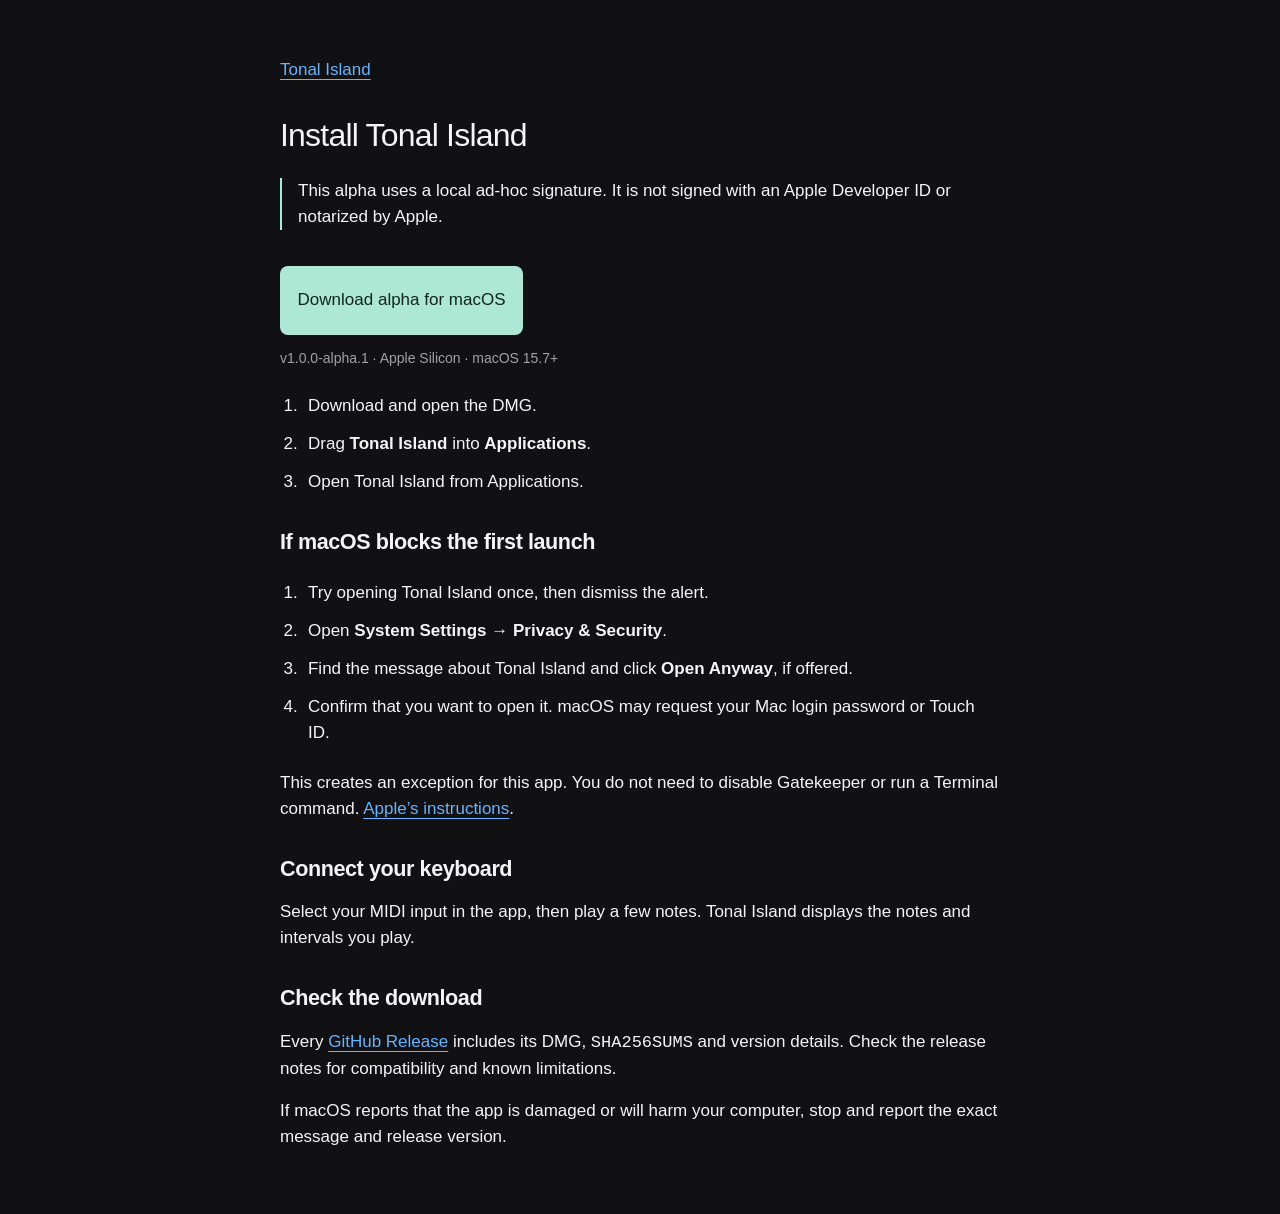
==== commit 9a59f71f: "feat(site): integrate macOS design and installation navigation" ====
--- a/site/installation.html
+++ b/site/installation.html
@@ -7,8 +7,8 @@
   <meta name="description" content="Install Tonal Island on macOS and connect a MIDI input.">
   <link rel="canonical" href="https://fmhun.github.io/tonal-island-app/installation.html">
   <link rel="icon" type="image/png" href="./favicon.png">
-  <link rel="stylesheet" href="./assets/site.css">
-  <link rel="stylesheet" href="./assets/installation.css">
+  <link rel="stylesheet" href="./assets/site.css?v=4">
+  <link rel="stylesheet" href="./assets/installation.css?v=2">
   <script type="module" src="./assets/downloads.js?v=3"></script>
 </head>
 <body>
--- a/site/assets/site.css
+++ b/site/assets/site.css
@@ -1,23 +1,38 @@
-html { background: #101413; color-scheme: dark; }
-    body { margin: 0; min-height: 100vh; }
-    .credits { max-width: 720px; padding: 48px 24px; margin: auto; color: #f1f4f2;
-      font: 16px/1.6 -apple-system, BlinkMacSystemFont, "Segoe UI", sans-serif; }
-    .credits h1 { font-size: 32px; line-height: 1.2; letter-spacing: -.03em; }
-    .credits a { color: #ade8d5; text-underline-offset: 4px; }
-    .credits li { margin-block: 16px; }
-    a:focus-visible { outline: 2px solid #ade8d5; outline-offset: 4px; }
+html { background: #111113; color-scheme: dark; }
+body { margin: 0; min-height: 100vh; color: #f5f5f7; font-family: -apple-system, BlinkMacSystemFont, "Segoe UI", sans-serif; font-optical-sizing: auto; font-synthesis: none; }
+.credits { max-width: 45rem; padding: 3rem 1.5rem; margin: auto; color: #f5f5f7; font-size: 1.0625rem; line-height: 1.625rem; }
+.credits > a { display: inline-flex; align-items: center; min-height: 2.75rem; }
+.credits h1 { margin: 1.5rem 0 1rem; font-size: 2rem; line-height: 2.375rem; font-weight: 500; letter-spacing: -.025em; }
+.credits p { margin: 0 0 1rem; }
+.credits a { color: #64b5ff; text-underline-offset: .25rem; }
+.credits ul { margin: 1.5rem 0 0; padding-inline-start: 1.5rem; }
+.credits li { margin: 0 0 1rem; }
+.credits li:last-child { margin-bottom: 0; }
+a:focus-visible { outline: 2px solid #64b5ff; outline-offset: 4px; border-radius: 2px; }
 #tonal-site-v2 {
-      --ti-bg: #101413;
-      --ti-text: #f1f4f2;
-      --ti-secondary: #a9b4af;
-      --ti-line: #303b36;
+      --ti-bg: #111113;
+      --ti-surface: #1c1c1e;
+      --ti-control: #2c2c2e;
+      --ti-control-hover: #3a3a3c;
+      --ti-control-pressed: #242426;
+      --ti-selected: #48484b;
+      --ti-text: #f5f5f7;
+      --ti-secondary: #a1a1a6;
+      --ti-line: #3a3a3c;
+      --ti-line-strong: #737377;
+      --ti-focus: #64b5ff;
       --ti-mint: #ade8d5;
       --ti-ink: #10251d;
+      --ti-radius-control: 8px;
+      --ti-radius-panel: 12px;
+      --ti-control-shadow: inset 0 1px 0 #ffffff0d, 0 1px 2px #00000026;
       --ti-space: 4px;
       color-scheme: dark;
       color: var(--ti-text);
       background: var(--ti-bg);
       font-family: -apple-system, BlinkMacSystemFont, "Segoe UI", sans-serif;
+      font-optical-sizing: auto;
+      font-synthesis: none;
       font-size: 18px;
       line-height: 28px;
       font-weight: 400;
@@ -31,31 +46,37 @@
     #tonal-site-v2 button, #tonal-site-v2 a { font: inherit; -webkit-tap-highlight-color: transparent; }
     #tonal-site-v2 a { color: inherit; text-decoration: none; }
     #tonal-site-v2 button { cursor: pointer; }
-    #tonal-site-v2 button:focus-visible, #tonal-site-v2 a:focus-visible { outline: 2px solid var(--ti-mint); outline-offset: 4px; }
+    #tonal-site-v2 button:focus-visible, #tonal-site-v2 a:focus-visible { outline: 2px solid var(--ti-focus); outline-offset: 4px; }
     #tonal-site-v2 .ti-container { width: min(100%, 1104px); padding-inline: 32px; margin-inline: auto; }
     #tonal-site-v2 .ti-header { min-height: 80px; display: flex; align-items: center; justify-content: space-between; gap: 24px; }
-    #tonal-site-v2 .ti-brand { display: inline-flex; align-items: center; gap: 12px; flex-shrink: 0; font-size: 18px; line-height: 24px; font-weight: 500; letter-spacing: -.025em; }
-    #tonal-site-v2 .ti-brand img { width: 32px; height: 32px; display: block; }
+    #tonal-site-v2 .ti-brand { display: inline-flex; align-items: center; gap: 12px; flex-shrink: 0; font-size: 1.25rem; line-height: 1.2; font-weight: 500; letter-spacing: -.015em; }
+    #tonal-site-v2 .ti-brand img { width: 40px; height: 40px; display: block; }
+    #tonal-site-v2 .ti-brand-label { display: flex; flex-direction: column; gap: 2px; }
+    #tonal-site-v2 .ti-platform { color: var(--ti-secondary); font-size: .75rem; line-height: 1.5; font-weight: 400; letter-spacing: 0; }
     #tonal-site-v2 .ti-nav { display: flex; align-items: center; gap: 24px; font-size: 14px; line-height: 20px; color: var(--ti-secondary); }
     #tonal-site-v2 .ti-nav a { padding-block: 12px; }
     #tonal-site-v2 .ti-nav a:hover { color: var(--ti-text); }
     #tonal-site-v2 .ti-intro { padding-top: 64px; text-align: center; max-width: 920px; margin-inline: auto; }
     #tonal-site-v2 .ti-release { display: flex; align-items: center; justify-content: center; flex-wrap: wrap; gap: 12px; margin-bottom: 24px; }
-    #tonal-site-v2 .ti-alpha-badge { display: inline-block; flex-shrink: 0; padding: 4px 12px; border-radius: 8px; background: var(--ti-mint); color: var(--ti-ink); font-size: 12px; line-height: 20px; font-weight: 500; letter-spacing: .12em; box-shadow: 0 0 0 4px #ade8d50a, 0 0 32px #ade8d51f; }
+    #tonal-site-v2 .ti-alpha-badge { display: inline-block; flex-shrink: 0; padding: 4px 12px; border-radius: var(--ti-radius-control); background: var(--ti-mint); color: var(--ti-ink); font-size: .75rem; line-height: 1.6667; font-weight: 500; letter-spacing: .1em; box-shadow: 0 0 0 1px #ade8d526, 0 0 16px #ade8d514; }
     #tonal-site-v2 .ti-release-copy { color: var(--ti-secondary); font-size: 14px; line-height: 20px; }
-    #tonal-site-v2 h1 { font-size: 56px; line-height: 60px; letter-spacing: -.03em; font-weight: 500; text-wrap: balance; }
-    #tonal-site-v2 .ti-title-accent { color: var(--ti-mint); }
-    #tonal-site-v2 .ti-lead { max-width: 560px; margin: 24px auto 0; color: var(--ti-secondary); font-size: 18px; line-height: 28px; text-wrap: pretty; }
+    #tonal-site-v2 h1 { font-size: 3.5rem; line-height: 1.07143; letter-spacing: -.025em; font-weight: 500; text-wrap: balance; }
+    #tonal-site-v2 .ti-title-accent { color: var(--ti-text); }
+    #tonal-site-v2 .ti-lead { max-width: 600px; margin: 24px auto 0; color: var(--ti-secondary); font-size: 1.25rem; line-height: 1.4; text-wrap: pretty; }
     #tonal-site-v2 .ti-actions { display: flex; align-items: center; justify-content: center; gap: 16px; margin-top: 32px; }
     #tonal-site-v2 .ti-download { display: inline-flex; align-items: center; justify-content: center; min-height: 48px; padding: 12px 20px; border: 0; border-radius: 8px; background: var(--ti-mint); color: var(--ti-ink); font-size: 16px; line-height: 24px; font-weight: 500; }
     #tonal-site-v2 .ti-download:hover { background: #c1f0e1; }
     #tonal-site-v2 .ti-requirements { margin-top: 12px; font-size: 12px; line-height: 20px; color: var(--ti-secondary); }
+    #tonal-site-v2 .ti-requirements a { color: var(--ti-focus); text-decoration: underline; text-underline-offset: 3px; white-space: nowrap; }
+    #tonal-site-v2 .ti-requirements a:hover { color: var(--ti-text); }
     #tonal-site-v2 .ti-download-note { margin-top: 8px; font-size: 13px; line-height: 20px; color: var(--ti-secondary); }
     #tonal-site-v2 .ti-demo { padding-top: 64px; }
     #tonal-site-v2 .ti-demo-toolbar { display: flex; justify-content: space-between; align-items: center; flex-wrap: wrap; gap: 16px; margin-bottom: 16px; }
-    #tonal-site-v2 .ti-modes { display: flex; gap: 4px; padding: 4px; border: 1px solid var(--ti-line); border-radius: 12px; }
-    #tonal-site-v2 .ti-mode { border: 0; border-radius: 8px; background: transparent; color: var(--ti-secondary); padding: 8px 16px; font-size: 14px; line-height: 20px; font-weight: 500; min-height: 44px; }
-    #tonal-site-v2 .ti-mode[aria-selected="true"] { background: #29342e; color: var(--ti-text); }
+    #tonal-site-v2 .ti-modes { display: grid; grid-template-columns: repeat(2, minmax(0, 1fr)); width: 272px; max-width: 100%; gap: 2px; padding: 3px; border: 1px solid var(--ti-line); border-radius: var(--ti-radius-panel); background: var(--ti-surface); }
+    #tonal-site-v2 .ti-mode { min-width: 0; border: 0; border-radius: var(--ti-radius-control); background: transparent; color: var(--ti-secondary); padding: 8px 12px; font-size: .875rem; line-height: 1.4286; font-weight: 500; min-height: 44px; }
+    #tonal-site-v2 .ti-mode:hover { background: var(--ti-control); color: var(--ti-text); }
+    #tonal-site-v2 .ti-mode[aria-selected="true"] { background: var(--ti-selected); color: var(--ti-text); box-shadow: var(--ti-control-shadow); }
+    #tonal-site-v2 .ti-mode:active { background: var(--ti-control-hover); }
     #tonal-site-v2 .ti-macbook { position: relative; padding: 3px 3px 0; border-radius: 36px 36px 0 0; background: linear-gradient(112deg, #414748 0%, #979e9e 17%, #4c5354 38%, #252b2c 64%, #727a7a 87%, #343b3b 100%); box-shadow: inset 0 1px 0 #d0d7d766, inset 1px 0 0 #d0d7d733, inset -1px 0 0 #0008; -webkit-mask-image: linear-gradient(to bottom, #000 calc(100% - 40px), transparent); mask-image: linear-gradient(to bottom, #000 calc(100% - 40px), transparent); }
     #tonal-site-v2 .ti-macbook::before { content: ""; position: absolute; z-index: 7; inset: 1px 1px 0; border: 1px solid #090b0c; border-bottom: 0; border-radius: 35px 35px 0 0; pointer-events: none; }
     #tonal-site-v2 .ti-display-bezel { position: relative; padding: 11px 10px 0; border-radius: 33px 33px 0 0; background: #050707; box-shadow: inset 0 1px 0 #cbd1d126, inset 2px 0 0 #ffffff06, inset -2px 0 0 #ffffff06; }
@@ -82,9 +103,9 @@
     #tonal-site-v2 .ti-stage[data-mode="menu"][data-visible="false"] .ti-island-trigger { display: none; }
     #tonal-site-v2 .ti-demo-footer { display: flex; justify-content: space-between; align-items: flex-start; gap: 24px; padding-top: 16px; }
     #tonal-site-v2 .ti-info-section { display: grid; grid-template-columns: minmax(0, 1fr) minmax(0, 2fr); gap: 48px; margin-top: 64px; padding-top: 32px; border-top: 1px solid var(--ti-line); }
-    #tonal-site-v2 .ti-info-section h2 { max-width: 280px; font-size: 32px; line-height: 36px; font-weight: 500; letter-spacing: -.025em; text-wrap: balance; }
+    #tonal-site-v2 .ti-info-section h2 { max-width: 280px; font-size: 2rem; line-height: 1.1875; font-weight: 500; letter-spacing: -.02em; text-wrap: balance; }
     #tonal-site-v2 .ti-philosophy-copy { max-width: 640px; min-width: 0; }
-    #tonal-site-v2 .ti-philosophy-copy > p { font-size: 16px; line-height: 28px; color: var(--ti-secondary); }
+    #tonal-site-v2 .ti-philosophy-copy > p { font-size: 1.0625rem; line-height: 1.6471; color: var(--ti-secondary); }
     #tonal-site-v2 .ti-philosophy-copy > p + p { margin-top: 16px; }
     #tonal-site-v2 .ti-roadmap { margin-top: 24px; padding-left: 16px; border-left: 2px solid var(--ti-mint); }
     #tonal-site-v2 .ti-roadmap-title { display: flex; align-items: center; flex-wrap: wrap; gap: 12px; }
@@ -134,18 +155,25 @@
   min-width: 64px;
   min-height: 44px;
   padding: 8px 12px;
-  border: 1px solid var(--ti-line);
-  border-radius: 8px;
-  background: transparent;
+  border: 1px solid var(--ti-line-strong);
+  border-radius: var(--ti-radius-control);
+  background: var(--ti-control);
+  box-shadow: var(--ti-control-shadow);
   color: var(--ti-text);
-  font-size: 14px;
-  line-height: 24px;
+  font-size: .875rem;
+  line-height: 1.7143;
   font-weight: 500;
 }
 
-#tonal-site-v2 .ti-playback-toggle:hover,
-#tonal-site-v2 .ti-sound-toggle:hover {
-  background: #213027;
+#tonal-site-v2 .ti-playback-toggle:enabled:hover,
+#tonal-site-v2 .ti-sound-toggle:enabled:hover {
+  background: var(--ti-control-hover);
+}
+
+#tonal-site-v2 .ti-playback-toggle:enabled:active,
+#tonal-site-v2 .ti-sound-toggle:enabled:active {
+  background: var(--ti-control-pressed);
+  box-shadow: none;
 }
 
 #tonal-site-v2 .ti-playback-toggle:disabled,
@@ -155,7 +183,7 @@
 }
 
 #tonal-site-v2 .ti-sound-toggle[aria-pressed="true"] {
-  background: #29342e;
+  background: var(--ti-selected);
 }
 
 #tonal-site-v2 .ti-piano-roll {
@@ -164,7 +192,7 @@
   height: 156px;
   overflow: hidden;
   border-radius: 8px;
-  background: #18211c;
+  background: var(--ti-surface);
 }
 
 #tonal-site-v2 .ti-piano-roll::after {
@@ -183,8 +211,8 @@
   inset: 0 auto 0 0;
   width: 40px;
   overflow: hidden;
-  background: #d4ddd6;
-  border-right: 1px solid #52695a;
+  background: #e5e5e7;
+  border-right: 1px solid #7c7c80;
 }
 
 #tonal-site-v2 .ti-roll-key {
@@ -196,9 +224,9 @@
   justify-content: flex-start;
   width: 100%;
   padding-left: 6px;
-  border-top: 1px solid #87978d;
-  background: #d4ddd6;
-  color: #24362a;
+  border-top: 1px solid #929296;
+  background: #e5e5e7;
+  color: #28282c;
   font-size: 11px;
   line-height: 12px;
   font-weight: 500;
@@ -210,10 +238,10 @@
   left: 40%;
   width: 60%;
   padding: 0;
-  border: 1px solid #31443a;
+  border: 1px solid #454549;
   border-right: 0;
   border-radius: 3px 0 0 3px;
-  background: #0b120e;
+  background: #121214;
 }
 
 #tonal-site-v2 .ti-roll-key span {
@@ -235,7 +263,7 @@
   position: absolute;
   inset: 0 0 0 40px;
   overflow: hidden;
-  background: #18211c;
+  background: var(--ti-surface);
 }
 
 #tonal-site-v2 .ti-roll-lane {
@@ -243,19 +271,19 @@
   z-index: 0;
   left: 0;
   right: 0;
-  border-bottom: 1px solid #26362c;
-  background: #18211c;
+  border-bottom: 1px solid #2c2c2f;
+  background: var(--ti-surface);
 }
 
 #tonal-site-v2 .ti-roll-lane.is-black {
-  background: #111914;
+  background: #171719;
 }
 
 #tonal-site-v2 .ti-roll-notes {
   position: absolute;
   z-index: 1;
   inset: 0;
-  background-image: linear-gradient(to right, #34483b 1px, transparent 1px);
+  background-image: linear-gradient(to right, var(--ti-line) 1px, transparent 1px);
   background-size: calc(100% / var(--ti-roll-columns)) 100%;
   pointer-events: none;
 }
@@ -344,23 +372,23 @@
 
     @media (max-width: 740px) {
       #tonal-site-v2 .ti-container { padding-inline: 20px; }
-      #tonal-site-v2 .ti-header { min-height: 72px; }
-      #tonal-site-v2 .ti-nav { gap: 16px; }
+      #tonal-site-v2 .ti-header { min-height: 72px; flex-wrap: wrap; row-gap: 8px; padding-block: 12px; }
+      #tonal-site-v2 .ti-nav { max-width: 100%; margin-left: auto; flex-wrap: wrap; justify-content: flex-end; gap: 4px 16px; }
       #tonal-site-v2 .ti-intro { padding-top: 40px; }
-      #tonal-site-v2 h1 { font-size: 40px; line-height: 44px; }
-      #tonal-site-v2 .ti-lead { font-size: 16px; line-height: 24px; max-width: 440px; margin-top: 16px; }
+      #tonal-site-v2 h1 { font-size: 2.5rem; line-height: 1.1; }
+      #tonal-site-v2 .ti-lead { font-size: 1.0625rem; line-height: 1.5294; max-width: 440px; margin-top: 16px; }
       #tonal-site-v2 .ti-actions { margin-top: 24px; }
       #tonal-site-v2 .ti-demo { padding-top: 48px; }
       #tonal-site-v2 .ti-stage { height: 288px; }
       #tonal-site-v2 .ti-info-section { grid-template-columns: 1fr; gap: 24px; margin-top: 48px; padding-top: 24px; }
-      #tonal-site-v2 .ti-info-section h2 { max-width: none; font-size: 28px; line-height: 32px; }
+      #tonal-site-v2 .ti-info-section h2 { max-width: none; font-size: 1.75rem; line-height: 1.2143; }
     }
     @media (max-width: 480px) {
       #tonal-site-v2 .ti-header { gap: 12px; }
       #tonal-site-v2 .ti-nav { font-size: 13px; gap: 12px; }
-      #tonal-site-v2 .ti-brand { gap: 8px; font-size: 16px; }
-      #tonal-site-v2 .ti-brand img { width: 28px; height: 28px; }
-      #tonal-site-v2 h1 { font-size: 36px; line-height: 40px; }
+      #tonal-site-v2 .ti-brand { gap: 8px; font-size: 1.0625rem; line-height: 1.2941; }
+      #tonal-site-v2 .ti-brand img { width: 36px; height: 36px; }
+      #tonal-site-v2 h1 { font-size: 2.25rem; line-height: 1.1111; }
       #tonal-site-v2 .ti-release-copy { font-size: 12px; }
       #tonal-site-v2 .ti-download { width: 100%; }
       #tonal-site-v2 .ti-macbook { padding: 2px 2px 0; border-radius: 24px 24px 0 0; }
@@ -389,18 +417,13 @@
 
 #tonal-site-v2 .ti-expanded-values, #tonal-site-v2 .ti-compact-values { position: absolute; top: 0; left: 50%; width: var(--ti-native-width); height: calc(var(--ti-native-width) * 208 / 680); transform: translateX(-50%); pointer-events: none; }
 #tonal-site-v2 .ti-expanded-values img, #tonal-site-v2 .ti-compact-values img { display: block; position: absolute; max-width: none; height: auto; }
-#tonal-site-v2 .ti-track-bar { display: grid; grid-template-columns: minmax(0,1fr) auto; align-items: center; gap: 16px 24px; padding-bottom: 16px; margin-bottom: 8px; border-bottom: 1px solid var(--ti-line); }
+#tonal-site-v2 .ti-track-bar { padding-bottom: 16px; margin-bottom: 8px; border-bottom: 1px solid var(--ti-line); }
 #tonal-site-v2 .ti-track-meta { min-width: 0; }
-#tonal-site-v2 .ti-track-heading { display: flex; align-items: baseline; flex-wrap: wrap; gap: 4px 12px; }
-#tonal-site-v2 .ti-track-counter { color: var(--ti-secondary); font-size: 12px; line-height: 20px; font-variant-numeric: tabular-nums; }
 #tonal-site-v2 .ti-track-title { color: var(--ti-text); font-size: 16px; line-height: 24px; font-weight: 500; }
 #tonal-site-v2 .ti-track-credit { margin-top: 4px; color: var(--ti-secondary); font-size: 13px; line-height: 20px; }
-#tonal-site-v2 .ti-track-source { text-decoration: underline; text-underline-offset: 3px; }
+#tonal-site-v2 .ti-track-source { color: var(--ti-focus); text-decoration: underline; text-underline-offset: 3px; }
 #tonal-site-v2 .ti-track-source:hover { color: var(--ti-text); }
-#tonal-site-v2 .ti-track-navigation { display: flex; gap: 8px; }
-#tonal-site-v2 .ti-track-navigation button { min-height: 44px; min-width: 80px; padding: 8px 16px; border: 1px solid var(--ti-line); border-radius: 8px; color: var(--ti-text); background: transparent; font-size: 14px; line-height: 24px; font-weight: 500; }
-#tonal-site-v2 .ti-track-navigation button:hover { background: #213027; }
-@media(max-width:580px) {
-  #tonal-site-v2 .ti-track-bar { grid-template-columns: minmax(0,1fr); gap: 12px; }
-  #tonal-site-v2 .ti-track-navigation button { flex: 1; }
-}
+
+@media (prefers-contrast: more) {
+  #tonal-site-v2 { --ti-line: #86868b; --ti-line-strong: #a1a1a6; --ti-secondary: #d1d1d6; }
+}
--- a/site/assets/installation.css
+++ b/site/assets/installation.css
@@ -3,6 +3,6 @@
 .credits li { padding-left: .35rem; margin-block: .75rem; }
 .credits .install-download { display: inline-flex; align-items: center; justify-content: center; min-height: 48px; margin-top: .75rem; padding: .65rem 1.1rem; border-radius: 8px; background: #ade8d5; color: #10251d; font-weight: 500; text-decoration: none; }
 .credits .install-download:hover { background: #c1f0e1; }
-.credits .install-details { color: #a9b4af; font-size: .875rem; line-height: 1.6; margin-top: .75rem; }
+.credits .install-details { color: #a1a1a6; font-size: .875rem; line-height: 1.6; margin-top: .75rem; }
 .credits [data-ti-distribution] { border-left: 2px solid #ade8d5; padding-left: 1rem; margin-block: 1.5rem; }
 [hidden] { display: none !important; }
